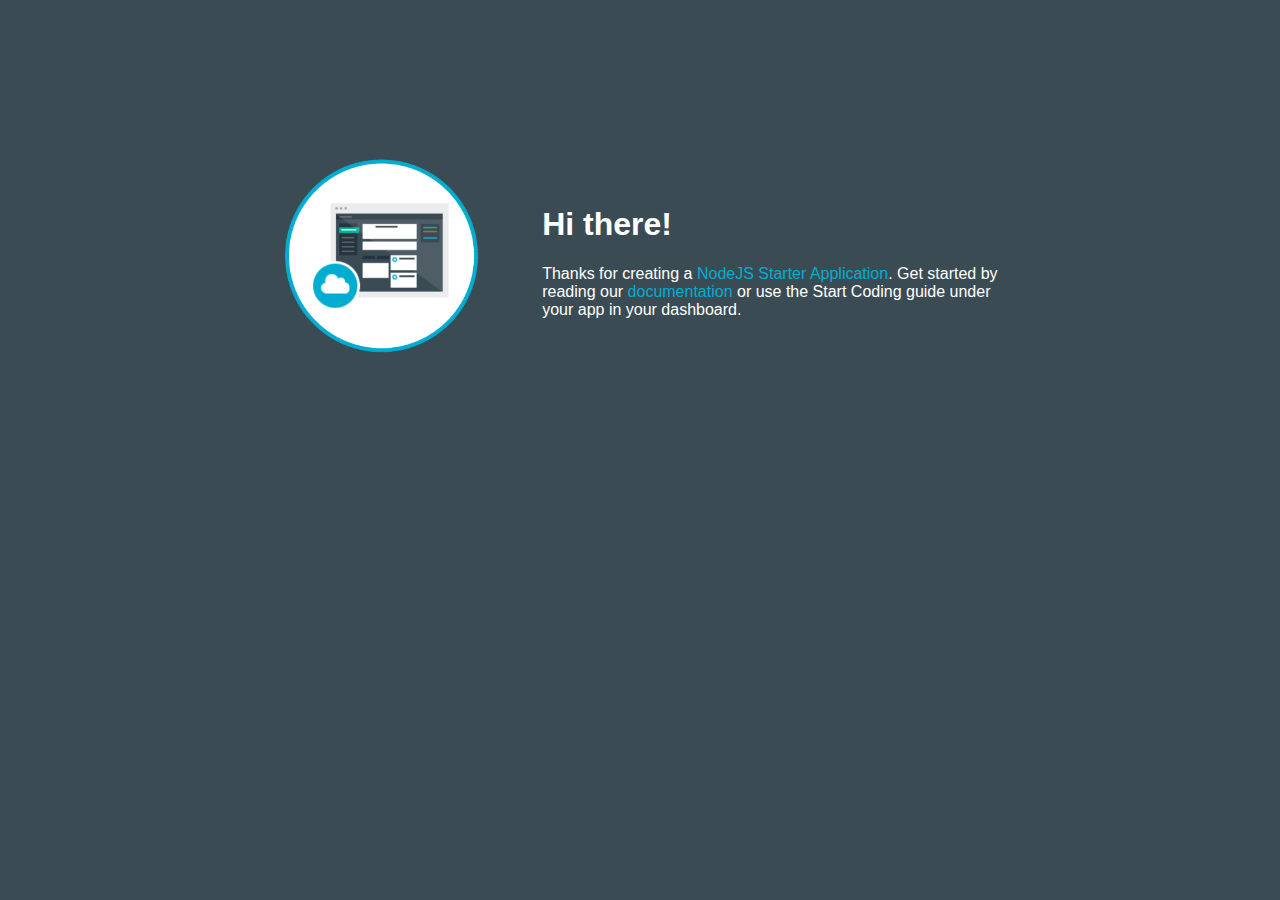
==== public/index.html @ b82409e8 "Add starter application package" ====
<!DOCTYPE html>
<html>

  <head>
    <title>NodeJS Starter Application</title>
    <meta charset="utf-8">
    <meta http-equiv="X-UA-Compatible" content="IE=edge">
    <meta name="viewport" content="width=device-width, initial-scale=1">
    <link rel="stylesheet" href="stylesheets/style.css">
  </head>

  <body>
    <table>
      <tr>
        <td style= "width:30%;">
          <img class = "newappIcon" src="images/newapp-icon.png">
        <td>
            <h1>Hi there!</h1>
          <p>Thanks for creating a
            <span class = "blue">NodeJS Starter Application</span>.
            Get started by reading our
            <a href = "https://www.ng.bluemix.net/docs/#runtimes/nodejs/index.html">documentation</a>
            or use the Start Coding guide under your app in your dashboard.
    </table>
  </body>

</html>
---- public/stylesheets/style.css ----
/* style.css
 * This file provides css styles.
 */

body,html {
	background-color: #3b4b54; width : 100%;
	height: 100%;
	margin: 0 auto;
	font-family: "HelveticaNeue-Light", "Helvetica Neue Light", "Helvetica Neue", Helvetica, Arial, "Lucida Grande", sans-serif;
	color: #ffffff;
}

a {
	text-decoration: none;
	color: #00aed1;
}

a:hover {
	text-decoration: underline;
}

.newappIcon {
	padding-top: 10%;
	display: block;
	margin: 0 auto;
	padding-bottom: 2em;
	max-width:200px;
}

h1 {
	font-weight: bold;
	font-size: 2em;
}

.leftHalf {
	float: left;
	background-color: #26343f;
	width: 45%;
	height: 100%;
}

.rightHalf {
	float: right;
	width: 55%;
	background-color: #313f4a;
	height: 100%;
	overflow:auto;
}

.blue {
	color: #00aed1;
}


table {
	table-layout: fixed;
	width: 800px;
	margin: 0 auto;
	word-wrap: break-word;
	padding-top:10%;
}

th {
	border-bottom: 1px solid #000;
}

th, td {
	text-align: left;
	padding: 2px 20px;
}

.env-var {
	text-align: right;
	border-right: 1px solid #000;
	width: 30%;
}

pre {
	padding: 0;
	margin: 0;
}
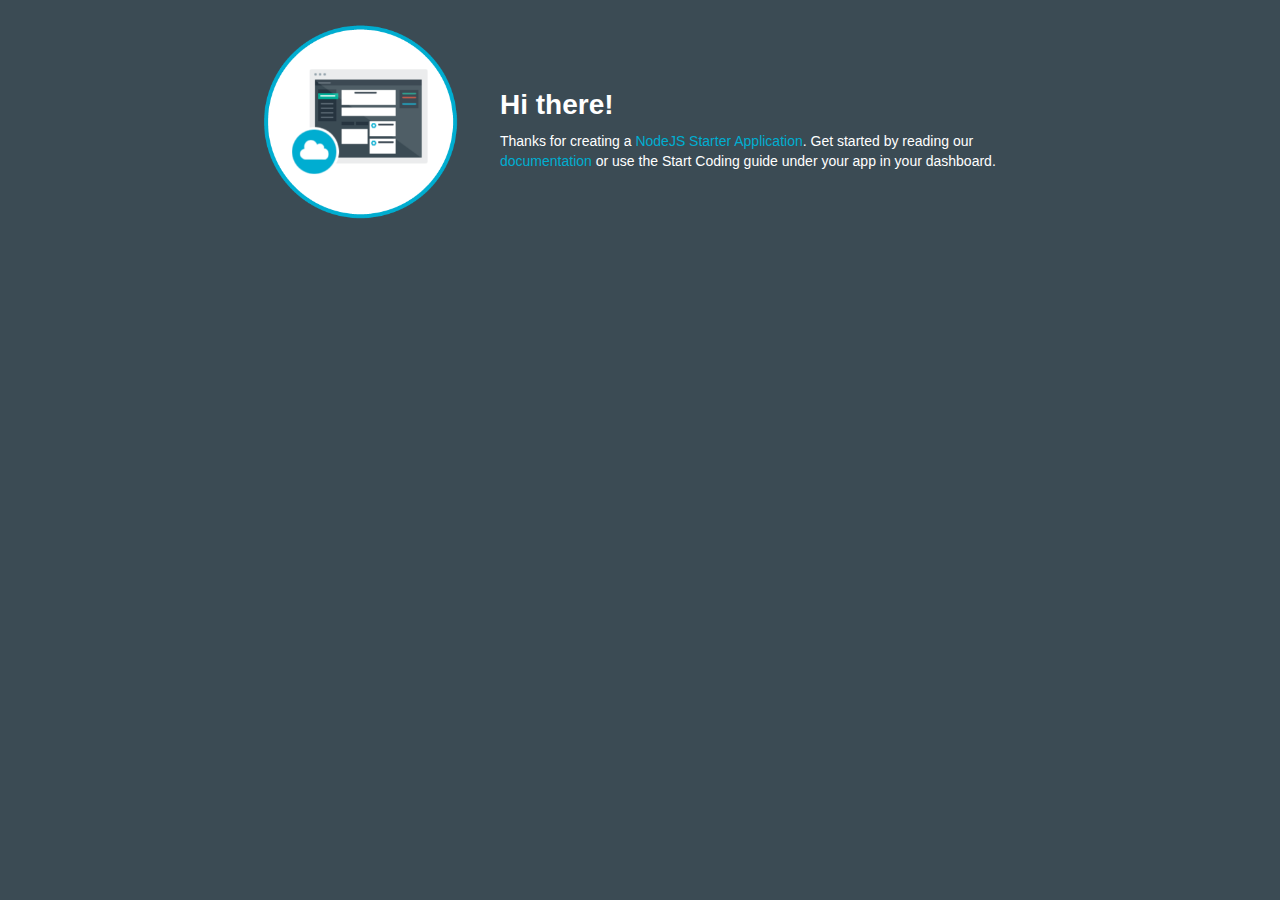
==== commit fab13183: "[ADD] App running and loading the  resources required to implement the frontend" ====
--- a/public/index.html
+++ b/public/index.html
@@ -6,7 +6,9 @@
     <meta charset="utf-8">
     <meta http-equiv="X-UA-Compatible" content="IE=edge">
     <meta name="viewport" content="width=device-width, initial-scale=1">
-    <link rel="stylesheet" href="stylesheets/style.css">
+    <link rel="stylesheet" href="css/bootstrap.min.css">
+    <link rel="stylesheet" href="css/style.css">
+    
   </head>
 
   <body>
@@ -22,6 +24,10 @@
             <a href = "https://www.ng.bluemix.net/docs/#runtimes/nodejs/index.html">documentation</a>
             or use the Start Coding guide under your app in your dashboard.
     </table>
+    <script src="js/d3.v3.min.js"></script>
+    <script src="js/jquery-1.11.2.min.js"></script>
+    <script src="js/bootstrap.min.js"></script>
+    <script src="js/main.js"></script>
   </body>
 
 </html>
--- a/public/css/style.css
+++ b/public/css/style.css
@@ -0,0 +1,82 @@
+/* style.css
+ * This file provides css styles.
+ */
+
+body,html {
+	background-color: #3b4b54 !important; width : 100%;
+	height: 100%;
+	margin: 0 auto;
+	font-family: "HelveticaNeue-Light", "Helvetica Neue Light", "Helvetica Neue", Helvetica, Arial, "Lucida Grande", sans-serif;
+	color: #ffffff;
+}
+
+a {
+	text-decoration: none;
+	color: #00aed1;
+}
+
+a:hover {
+	text-decoration: underline;
+}
+
+.newappIcon {
+	padding-top: 10%;
+	display: block;
+	margin: 0 auto;
+	padding-bottom: 2em;
+	max-width:200px;
+}
+
+h1 {
+	font-weight: bold;
+	font-size: 2em;
+}
+
+.leftHalf {
+	float: left;
+	background-color: #26343f;
+	width: 45%;
+	height: 100%;
+}
+
+.rightHalf {
+	float: right;
+	width: 55%;
+	background-color: #313f4a;
+	height: 100%;
+	overflow:auto;
+}
+
+.blue {
+	color: #00aed1;
+}
+
+
+table {
+	table-layout: fixed;
+	width: 800px;
+	margin: 0 auto;
+	word-wrap: break-word;
+	padding-top:10%;
+}
+
+th {
+	border-bottom: 1px solid #000;
+}
+
+th, td {
+	text-align: left;
+	padding: 2px 20px;
+}
+
+.env-var {
+	text-align: right;
+	border-right: 1px solid #000;
+	width: 30%;
+}
+
+pre {
+	padding: 0;
+	margin: 0;
+}
+
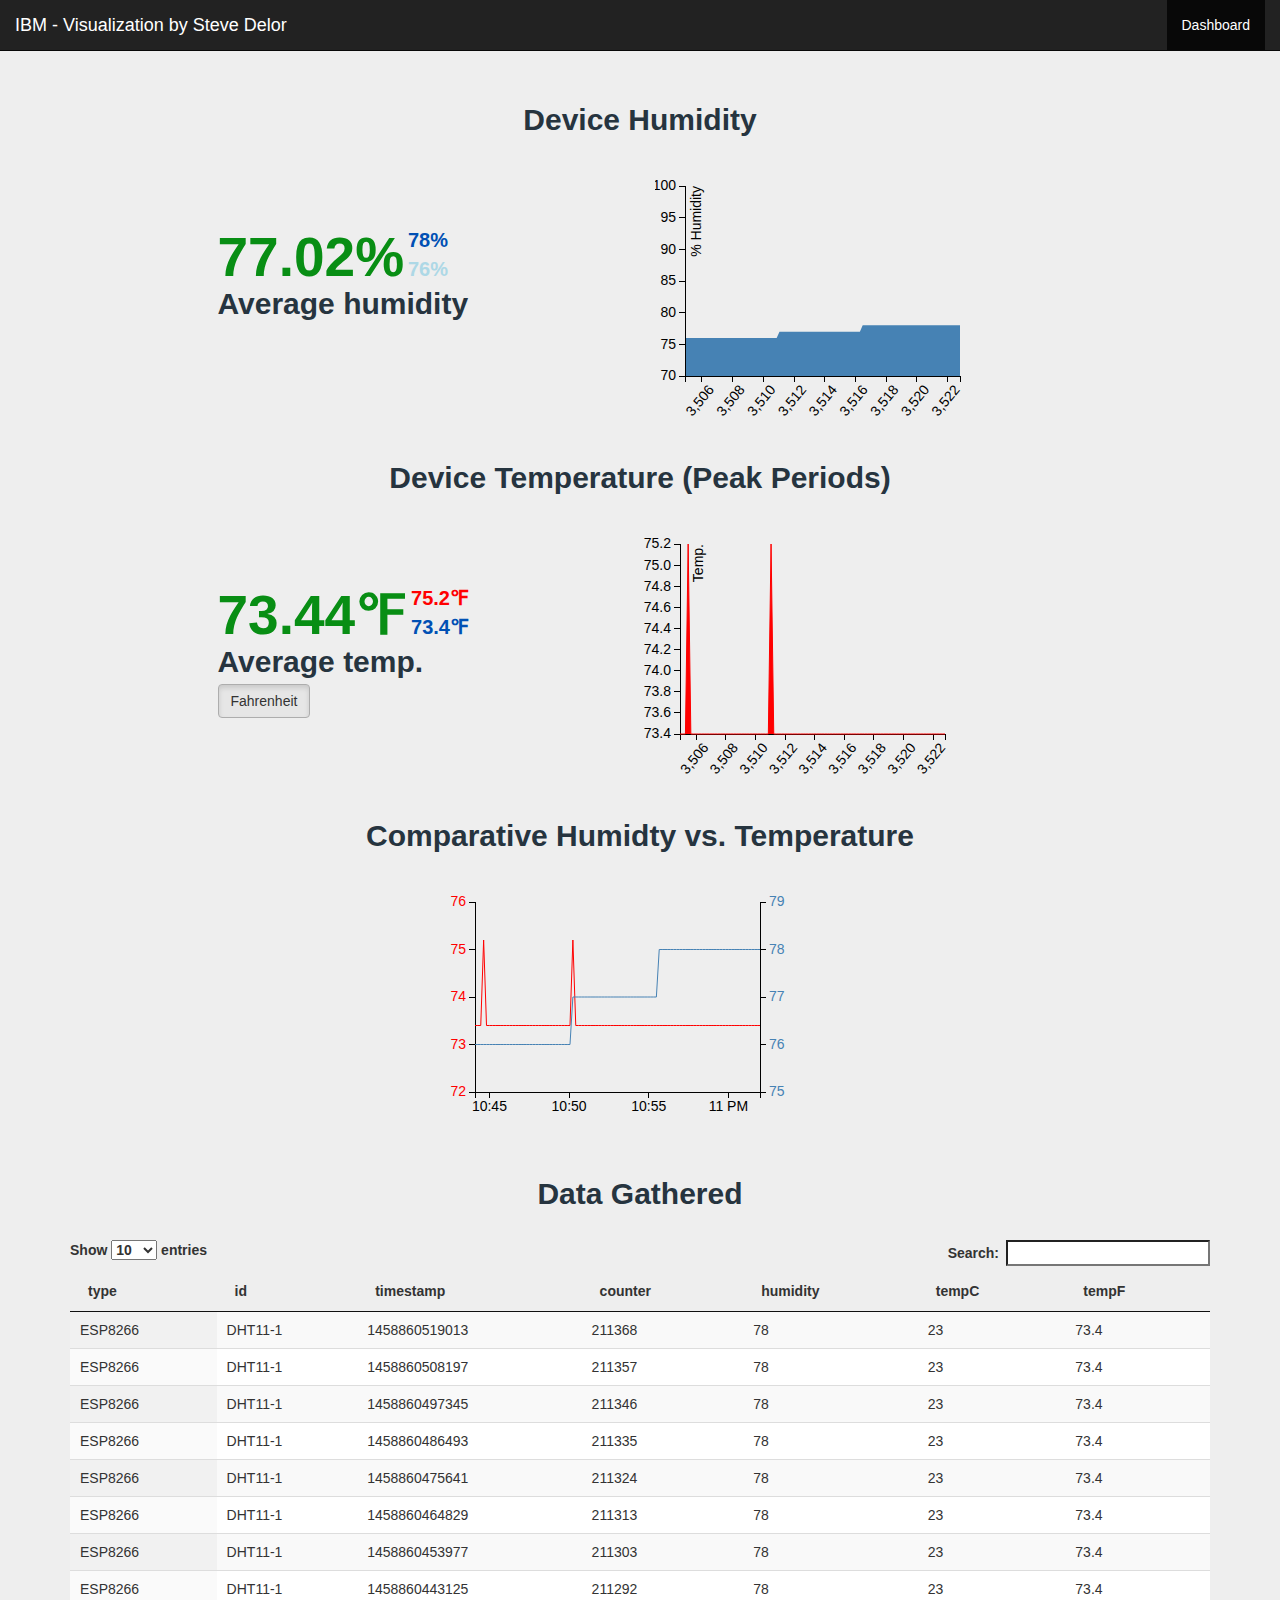
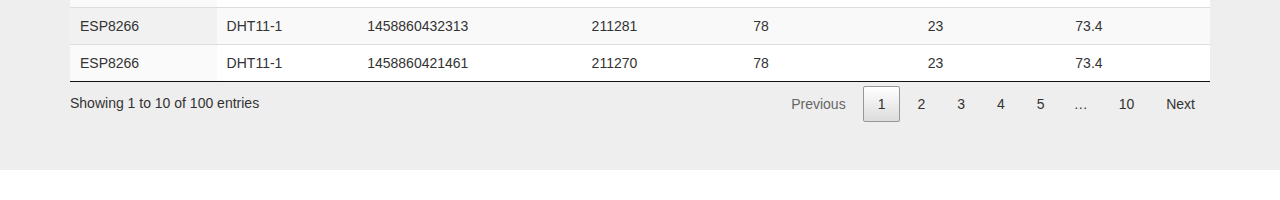
==== commit 869b997b: "Commit of everything: - dashboard full implementation - server conf - distribution" ====
--- a/public/index.html
+++ b/public/index.html
@@ -1,33 +1,150 @@
+
 <!DOCTYPE html>
 <html>
 
   <head>
-    <title>NodeJS Starter Application</title>
+    <title>IBM - Visualization by Steve Delor</title>
     <meta charset="utf-8">
     <meta http-equiv="X-UA-Compatible" content="IE=edge">
     <meta name="viewport" content="width=device-width, initial-scale=1">
+    <link rel="stylesheet" href="css/dataTables.responsive.css">
+    
     <link rel="stylesheet" href="css/bootstrap.min.css">
+    <link rel="stylesheet" href="css/datatables.min.css">
     <link rel="stylesheet" href="css/style.css">
+    <!-- <link rel="stylesheet" href="css/customTable.css"> -->
     
+    
+    <style>
+    .axis path,
+  	.axis line {
+    		fill: none;
+    		stroke: #000;
+    		shape-rendering: crispEdges;
+  	}
+
+  	.area {
+    		fill: steelblue;
+  	}
+
+
+    </style>
   </head>
 
   <body>
-    <table>
-      <tr>
-        <td style= "width:30%;">
-          <img class = "newappIcon" src="images/newapp-icon.png">
-        <td>
-            <h1>Hi there!</h1>
-          <p>Thanks for creating a
-            <span class = "blue">NodeJS Starter Application</span>.
-            Get started by reading our
-            <a href = "https://www.ng.bluemix.net/docs/#runtimes/nodejs/index.html">documentation</a>
-            or use the Start Coding guide under your app in your dashboard.
-    </table>
-    <script src="js/d3.v3.min.js"></script>
-    <script src="js/jquery-1.11.2.min.js"></script>
-    <script src="js/bootstrap.min.js"></script>
-    <script src="js/main.js"></script>
-  </body>
+  
+  	<nav class="navbar navbar-inverse navbar-fixed-top" role="navigation">
+  		<div class="container-fluid">
+		  	<div class="navbar-header">
+		      <button type="button" class="navbar-toggle collapsed" data-toggle="collapse" data-target="#bs-example-navbar-collapse-1" aria-expanded="false">
+		        <span class="sr-only">Toggle navigation</span>
+		        <span class="icon-bar"></span>
+		        <span class="icon-bar"></span>
+		        <span class="icon-bar"></span>
+		      </button>
+		      <a class="navbar-brand" href="#">IBM - Visualization by Steve Delor</a>
+		    </div>
+		    <!-- collapse for mobile responsiveness -->
+		    <div class="collapse navbar-collapse navbar-right" id="bs-example-navbar-collapse-1">
+		      <ul class="nav navbar-nav">
+		        <li class="active"><a href="#">Dashboard<span class="sr-only">(current)</span></a></li>
 
+		      </ul>
+		    </div><!-- /collapse -->
+		</div><!-- /container-fluid -->
+	</nav>
+
+
+
+
+
+  
+  <div class="spacer"></div>
+
+
+  	
+  <div class="jumbotron">
+  	<div class="container">
+      <h2>Device Humidity</h2>
+      <br>
+  	  <div class="row">
+  		 <!-- device avergage humidity -->
+	  		<div class="insights col-xs-12 col-md-6">
+
+	  			<div id="humidity" class="wrapper">
+                <div class="avg"></div>
+                <div class="extent">
+                  <div style="color:#0050b4" class="highest">78.9%</div>
+                  <div style="color:lightblue" class="lowest">74.1%</div>
+                </div>
+                <br>
+                <span class="title">Average humidity</span>
+  	  		</div>
+        </div>
+
+        <div class="graph col-xs-12 col-md-6">
+          <svg id="chart_humidity"></svg>
+        </div>
+
+  	  </div>
+      <br>
+      <h2>Device Temperature (Peak Periods)</h2>
+      <br>
+	  	<div class="row">	  		
+		  	<!-- device avergage temperature -->  		
+  			<div class="insights col-xs-12 col-md-6">
+          <div id="temperature" class="wrapper">
+                <div class="avg avgTemp"></div>
+                <div class="extent">
+                  <div class="highest highestTemp"></div>
+                  <div class="lowest lowestTemp"></div>
+                </div>
+                <br>
+                <span class="title">Average temp.</span>
+                <br>
+            <div class="btn-group" data-toggle="buttons">
+            <label class="btn btn-default active">
+              <input type="radio" name="options" id="option1" autocomplete="off" checked>Fahrenheit
+            </label>
+            <!-- <label class="btn btn-default">
+              <input type="radio" name="options" id="option2" autocomplete="off">Celsius
+            </label> -->
+          </div>      
+          </div>
+        </div>
+        <svg class="canvas" id="chart_temperature" class="col-xs-12 col-md-6"></svg>
+	  	</div>
+ 	    <br>
+      <h2>Comparative Humidty vs. Temperature</h2>
+      <br>
+      <div class="row">  
+        <div class="col-md-4"></div>
+        <div class="insights col-xs-12 col-md-4" style="padding-left: 0px;">
+          <svg class="canvas" id="chart_comparative" class="col-xs-12 col-md-6"></svg>
+        </div>
+        <div class="col-md-4"></div>
+      </div>
+      <br>
+      <h2>Data Gathered</h2>
+      <br>
+      <div class="row">
+          <div class="insight col-xs-12">
+            <table width="100%" cellpadding="0" cellspacing="0" border="0" class="display" id="dataTable"></table>
+          </div>
+      </div>
+	 </div>
+  </div> <!-- /jumbotron -->
+  	
+  	
+  <!-- MY JS SCRIPTS -->
+  <script src="js/d3.v3.min.js"></script>
+  <script src="js/jquery-1.11.2.min.js"></script>
+  <script src="js/bootstrap.min.js"></script>
+  <script src="js/jquery.dataTables.min.js"></script>
+  <script src="js/dataTables.responsive.js"></script>
+  <script src="js/main.js"></script>
+  
+
+
+</body>
 </html>
--- a/public/css/dataTables.responsive.css
+++ b/public/css/dataTables.responsive.css
@@ -0,0 +1,89 @@
+table.dataTable.dtr-inline.collapsed tbody td:first-child,
+table.dataTable.dtr-inline.collapsed tbody th:first-child {
+  position: relative;
+  padding-left: 30px;
+  cursor: pointer;
+}
+table.dataTable.dtr-inline.collapsed tbody td:first-child:before,
+table.dataTable.dtr-inline.collapsed tbody th:first-child:before {
+  top: 8px;
+  left: 4px;
+  height: 16px;
+  width: 16px;
+  display: block;
+  position: absolute;
+  color: white;
+  border: 2px solid white;
+  border-radius: 16px;
+  text-align: center;
+  line-height: 14px;
+  box-shadow: 0 0 3px #444;
+  box-sizing: content-box;
+  content: '+';
+  background-color: #31b131;
+}
+table.dataTable.dtr-inline.collapsed tbody tr.parent td:first-child:before,
+table.dataTable.dtr-inline.collapsed tbody tr.parent th:first-child:before {
+  content: '-';
+  background-color: #d33333;
+}
+table.dataTable.dtr-inline.collapsed tbody tr.child td:before {
+  display: none;
+}
+table.dataTable.dtr-column tbody td.control,
+table.dataTable.dtr-column tbody th.control {
+  position: relative;
+  cursor: pointer;
+}
+table.dataTable.dtr-column tbody td.control:before,
+table.dataTable.dtr-column tbody th.control:before {
+  top: 50%;
+  left: 50%;
+  height: 16px;
+  width: 16px;
+  margin-top: -10px;
+  margin-left: -10px;
+  display: block;
+  position: absolute;
+  color: white;
+  border: 2px solid white;
+  border-radius: 16px;
+  text-align: center;
+  line-height: 14px;
+  box-shadow: 0 0 3px #444;
+  box-sizing: content-box;
+  content: '+';
+  background-color: #31b131;
+}
+table.dataTable.dtr-column tbody tr.parent td.control:before,
+table.dataTable.dtr-column tbody tr.parent th.control:before {
+  content: '-';
+  background-color: #d33333;
+}
+table.dataTable tr.child {
+  padding: 0.5em 1em;
+}
+table.dataTable tr.child:hover {
+  background: transparent !important;
+}
+table.dataTable tr.child ul {
+  display: inline-block;
+  list-style-type: none;
+  margin: 0;
+  padding: 0;
+}
+table.dataTable tr.child ul li {
+  border-bottom: 1px solid #efefef;
+  padding: 0.5em 0;
+}
+table.dataTable tr.child ul li:first-child {
+  padding-top: 0;
+}
+table.dataTable tr.child ul li:last-child {
+  border-bottom: none;
+}
+table.dataTable tr.child span.dtr-title {
+  display: inline-block;
+  min-width: 75px;
+  font-weight: bold;
+}
--- a/public/css/style.css
+++ b/public/css/style.css
@@ -2,13 +2,7 @@
  * This file provides css styles.
  */
 
-body,html {
-	background-color: #3b4b54 !important; width : 100%;
-	height: 100%;
-	margin: 0 auto;
-	font-family: "HelveticaNeue-Light", "Helvetica Neue Light", "Helvetica Neue", Helvetica, Arial, "Lucida Grande", sans-serif;
-	color: #ffffff;
-}
+
 
 a {
 	text-decoration: none;
@@ -27,6 +21,11 @@
 	max-width:200px;
 }
 
+.spacer{
+	height: 35px; 
+	clear: both;
+}
+
 h1 {
 	font-weight: bold;
 	font-size: 2em;
@@ -39,44 +38,91 @@
 	height: 100%;
 }
 
-.rightHalf {
-	float: right;
-	width: 55%;
-	background-color: #313f4a;
-	height: 100%;
-	overflow:auto;
-}
-
-.blue {
-	color: #00aed1;
+h2{ 
+	color: #26343f;
+	text-align: center;
+	font-weight: bold;
 }
 
 
-table {
-	table-layout: fixed;
-	width: 800px;
-	margin: 0 auto;
-	word-wrap: break-word;
-	padding-top:10%;
+
+
+/****************************
+ ***************************/
+
+
+
+.highlight{
+	color: #a1a1a1;
+	font-size: 2em;
+	text-align:center;	
 }
 
-th {
-	border-bottom: 1px solid #000;
+.valF{
+	display:none;
 }
 
-th, td {
-	text-align: left;
-	padding: 2px 20px;
+.chart{
+	background-color: #f6f6f6;
+	border: 1px solid #000;
 }
 
-.env-var {
-	text-align: right;
-	border-right: 1px solid #000;
-	width: 30%;
+.chart rect {
+  fill: steelblue;
 }
 
-pre {
-	padding: 0;
-	margin: 0;
+.chart text {
+  fill: black;
+  font: 10px sans-serif;
+  text-anchor: end;
 }
 
+ul.description{
+	border: 1px solid black;
+	border-radius: 6px;
+	padding: 10px;
+}
+
+ul.description li{
+	margin-left: 20px;
+}
+
+
+
+/*
+** Insights
+*/
+
+.wrapper{
+	margin: auto;
+	width: 260px;
+	padding: 60px 0 ;
+}
+
+.avg {
+	color: #088e14;
+	font-size: 55px;
+	font-weight: bold;
+	display: inline-block;
+	line-height: 40px;
+
+}
+.extent{
+	display: inline-block;
+}
+
+.highest, .lowest {
+	color: #ff0000;
+	font-size: 20px;
+	font-weight: bold;
+}
+.lowest{color: #0050b4}
+
+.insights .title{
+	font-size: 30px;
+	color: #26343f;
+	font-weight: bolder;
+	margin-top: -20px;
+}
+
+
--- a/public/css/customTable.css
+++ b/public/css/customTable.css
@@ -0,0 +1,360 @@
+/*
+ * Table styles
+ */
+table.dataTable {
+  width: 100%;
+  margin: 0 auto;
+  clear: both;
+  border-collapse: separate;
+  border-spacing: 0;
+  /*
+   * Header and footer styles
+   */
+  /*
+   * Body styles
+   */ }
+  table.dataTable thead th,
+  table.dataTable tfoot th {
+    font-weight: bold; }
+  table.dataTable thead th,
+  table.dataTable thead td {
+    padding: 10px 18px;
+    border-bottom: 1px solid #111111; }
+    table.dataTable thead th:active,
+    table.dataTable thead td:active {
+      outline: none; }
+  table.dataTable tfoot th,
+  table.dataTable tfoot td {
+    padding: 10px 18px 6px 18px;
+    border-top: 1px solid #111111; }
+  table.dataTable thead .sorting,
+  table.dataTable thead .sorting_asc,
+  table.dataTable thead .sorting_desc {
+    cursor: pointer;
+    *cursor: hand; }
+  table.dataTable thead .sorting,
+  table.dataTable thead .sorting_asc,
+  table.dataTable thead .sorting_desc,
+  table.dataTable thead .sorting_asc_disabled,
+  table.dataTable thead .sorting_desc_disabled {
+    background-repeat: no-repeat;
+    background-position: center right; }
+  table.dataTable thead .sorting {
+    background-image: url("../images/sort_both.png"); }
+  table.dataTable thead .sorting_asc {
+    background-image: url("../images/sort_asc.png"); }
+  table.dataTable thead .sorting_desc {
+    background-image: url("../images/sort_desc.png"); }
+  table.dataTable thead .sorting_asc_disabled {
+    background-image: url("../images/sort_asc_disabled.png"); }
+  table.dataTable thead .sorting_desc_disabled {
+    background-image: url("../images/sort_desc_disabled.png"); }
+  table.dataTable tbody tr {
+    background-color: white; }
+    table.dataTable tbody tr.selected {
+      background-color: #b0bed9; }
+  table.dataTable tbody th,
+  table.dataTable tbody td {
+    padding: 8px 10px; }
+  table.dataTable.row-border tbody th, table.dataTable.row-border tbody td, table.dataTable.display tbody th, table.dataTable.display tbody td {
+    border-top: 1px solid #dddddd; }
+  table.dataTable.row-border tbody tr:first-child th,
+  table.dataTable.row-border tbody tr:first-child td, table.dataTable.display tbody tr:first-child th,
+  table.dataTable.display tbody tr:first-child td {
+    border-top: none; }
+  table.dataTable.cell-border tbody th, table.dataTable.cell-border tbody td {
+    border-top: 1px solid #dddddd;
+    border-right: 1px solid #dddddd; }
+  table.dataTable.cell-border tbody tr th:first-child,
+  table.dataTable.cell-border tbody tr td:first-child {
+    border-left: 1px solid #dddddd; }
+  table.dataTable.cell-border tbody tr:first-child th,
+  table.dataTable.cell-border tbody tr:first-child td {
+    border-top: none; }
+  table.dataTable.stripe tbody tr.odd, table.dataTable.display tbody tr.odd {
+    background-color: #f9f9f9; }
+    table.dataTable.stripe tbody tr.odd.selected, table.dataTable.display tbody tr.odd.selected {
+      background-color: #abb9d3; }
+  table.dataTable.hover tbody tr:hover, table.dataTable.display tbody tr:hover {
+    background-color: whitesmoke; }
+    table.dataTable.hover tbody tr:hover.selected, table.dataTable.display tbody tr:hover.selected {
+      background-color: #a9b7d1; }
+  table.dataTable.order-column tbody tr > .sorting_1,
+  table.dataTable.order-column tbody tr > .sorting_2,
+  table.dataTable.order-column tbody tr > .sorting_3, table.dataTable.display tbody tr > .sorting_1,
+  table.dataTable.display tbody tr > .sorting_2,
+  table.dataTable.display tbody tr > .sorting_3 {
+    background-color: #f9f9f9; }
+  table.dataTable.order-column tbody tr.selected > .sorting_1,
+  table.dataTable.order-column tbody tr.selected > .sorting_2,
+  table.dataTable.order-column tbody tr.selected > .sorting_3, table.dataTable.display tbody tr.selected > .sorting_1,
+  table.dataTable.display tbody tr.selected > .sorting_2,
+  table.dataTable.display tbody tr.selected > .sorting_3 {
+    background-color: #acbad4; }
+  table.dataTable.display tbody tr.odd > .sorting_1, table.dataTable.order-column.stripe tbody tr.odd > .sorting_1 {
+    background-color: #f1f1f1; }
+  table.dataTable.display tbody tr.odd > .sorting_2, table.dataTable.order-column.stripe tbody tr.odd > .sorting_2 {
+    background-color: #f3f3f3; }
+  table.dataTable.display tbody tr.odd > .sorting_3, table.dataTable.order-column.stripe tbody tr.odd > .sorting_3 {
+    background-color: whitesmoke; }
+  table.dataTable.display tbody tr.odd.selected > .sorting_1, table.dataTable.order-column.stripe tbody tr.odd.selected > .sorting_1 {
+    background-color: #a6b3cd; }
+  table.dataTable.display tbody tr.odd.selected > .sorting_2, table.dataTable.order-column.stripe tbody tr.odd.selected > .sorting_2 {
+    background-color: #a7b5ce; }
+  table.dataTable.display tbody tr.odd.selected > .sorting_3, table.dataTable.order-column.stripe tbody tr.odd.selected > .sorting_3 {
+    background-color: #a9b6d0; }
+  table.dataTable.display tbody tr.even > .sorting_1, table.dataTable.order-column.stripe tbody tr.even > .sorting_1 {
+    background-color: #f9f9f9; }
+  table.dataTable.display tbody tr.even > .sorting_2, table.dataTable.order-column.stripe tbody tr.even > .sorting_2 {
+    background-color: #fbfbfb; }
+  table.dataTable.display tbody tr.even > .sorting_3, table.dataTable.order-column.stripe tbody tr.even > .sorting_3 {
+    background-color: #fdfdfd; }
+  table.dataTable.display tbody tr.even.selected > .sorting_1, table.dataTable.order-column.stripe tbody tr.even.selected > .sorting_1 {
+    background-color: #acbad4; }
+  table.dataTable.display tbody tr.even.selected > .sorting_2, table.dataTable.order-column.stripe tbody tr.even.selected > .sorting_2 {
+    background-color: #adbbd6; }
+  table.dataTable.display tbody tr.even.selected > .sorting_3, table.dataTable.order-column.stripe tbody tr.even.selected > .sorting_3 {
+    background-color: #afbdd8; }
+  table.dataTable.display tbody tr:hover > .sorting_1, table.dataTable.order-column.hover tbody tr:hover > .sorting_1 {
+    background-color: #eaeaea; }
+  table.dataTable.display tbody tr:hover > .sorting_2, table.dataTable.order-column.hover tbody tr:hover > .sorting_2 {
+    background-color: #ebebeb; }
+  table.dataTable.display tbody tr:hover > .sorting_3, table.dataTable.order-column.hover tbody tr:hover > .sorting_3 {
+    background-color: #eeeeee; }
+  table.dataTable.display tbody tr:hover.selected > .sorting_1, table.dataTable.order-column.hover tbody tr:hover.selected > .sorting_1 {
+    background-color: #a1aec7; }
+  table.dataTable.display tbody tr:hover.selected > .sorting_2, table.dataTable.order-column.hover tbody tr:hover.selected > .sorting_2 {
+    background-color: #a2afc8; }
+  table.dataTable.display tbody tr:hover.selected > .sorting_3, table.dataTable.order-column.hover tbody tr:hover.selected > .sorting_3 {
+    background-color: #a4b2cb; }
+  table.dataTable.no-footer {
+    border-bottom: 1px solid #111111; }
+  table.dataTable.nowrap th, table.dataTable.nowrap td {
+    white-space: nowrap; }
+  table.dataTable.compact thead th,
+  table.dataTable.compact thead td {
+    padding: 4px 17px 4px 4px; }
+  table.dataTable.compact tfoot th,
+  table.dataTable.compact tfoot td {
+    padding: 4px; }
+  table.dataTable.compact tbody th,
+  table.dataTable.compact tbody td {
+    padding: 4px; }
+  table.dataTable th.dt-left,
+  table.dataTable td.dt-left {
+    text-align: left; }
+  table.dataTable th.dt-center,
+  table.dataTable td.dt-center,
+  table.dataTable td.dataTables_empty {
+    text-align: center; }
+  table.dataTable th.dt-right,
+  table.dataTable td.dt-right {
+    text-align: right; }
+  table.dataTable th.dt-justify,
+  table.dataTable td.dt-justify {
+    text-align: justify; }
+  table.dataTable th.dt-nowrap,
+  table.dataTable td.dt-nowrap {
+    white-space: nowrap; }
+  table.dataTable thead th.dt-head-left,
+  table.dataTable thead td.dt-head-left,
+  table.dataTable tfoot th.dt-head-left,
+  table.dataTable tfoot td.dt-head-left {
+    text-align: left; }
+  table.dataTable thead th.dt-head-center,
+  table.dataTable thead td.dt-head-center,
+  table.dataTable tfoot th.dt-head-center,
+  table.dataTable tfoot td.dt-head-center {
+    text-align: center; }
+  table.dataTable thead th.dt-head-right,
+  table.dataTable thead td.dt-head-right,
+  table.dataTable tfoot th.dt-head-right,
+  table.dataTable tfoot td.dt-head-right {
+    text-align: right; }
+  table.dataTable thead th.dt-head-justify,
+  table.dataTable thead td.dt-head-justify,
+  table.dataTable tfoot th.dt-head-justify,
+  table.dataTable tfoot td.dt-head-justify {
+    text-align: justify; }
+  table.dataTable thead th.dt-head-nowrap,
+  table.dataTable thead td.dt-head-nowrap,
+  table.dataTable tfoot th.dt-head-nowrap,
+  table.dataTable tfoot td.dt-head-nowrap {
+    white-space: nowrap; }
+  table.dataTable tbody th.dt-body-left,
+  table.dataTable tbody td.dt-body-left {
+    text-align: left; }
+  table.dataTable tbody th.dt-body-center,
+  table.dataTable tbody td.dt-body-center {
+    text-align: center; }
+  table.dataTable tbody th.dt-body-right,
+  table.dataTable tbody td.dt-body-right {
+    text-align: right; }
+  table.dataTable tbody th.dt-body-justify,
+  table.dataTable tbody td.dt-body-justify {
+    text-align: justify; }
+  table.dataTable tbody th.dt-body-nowrap,
+  table.dataTable tbody td.dt-body-nowrap {
+    white-space: nowrap; }
+ 
+table.dataTable,
+table.dataTable th,
+table.dataTable td {
+  -webkit-box-sizing: content-box;
+  box-sizing: content-box; }
+ 
+/*
+ * Control feature layout
+ */
+.dataTables_wrapper {
+  position: relative;
+  clear: both;
+  *zoom: 1;
+  zoom: 1; }
+  .dataTables_wrapper .dataTables_length {
+    float: left; }
+  .dataTables_wrapper .dataTables_filter {
+    float: right;
+    text-align: right; }
+    .dataTables_wrapper .dataTables_filter input {
+      margin-left: 0.5em; }
+  .dataTables_wrapper .dataTables_info {
+    clear: both;
+    float: left;
+    padding-top: 0.755em; }
+  .dataTables_wrapper .dataTables_paginate {
+    float: right;
+    text-align: right;
+    padding-top: 0.25em; }
+    .dataTables_wrapper .dataTables_paginate .paginate_button {
+      box-sizing: border-box;
+      display: inline-block;
+      min-width: 1.5em;
+      padding: 0.5em 1em;
+      margin-left: 2px;
+      text-align: center;
+      text-decoration: none !important;
+      cursor: pointer;
+      *cursor: hand;
+      color: #333333 !important;
+      border: 1px solid transparent;
+      border-radius: 2px; }
+      .dataTables_wrapper .dataTables_paginate .paginate_button.current, .dataTables_wrapper .dataTables_paginate .paginate_button.current:hover {
+        color: #333333 !important;
+        border: 1px solid #979797;
+        background-color: white;
+        background: -webkit-gradient(linear, left top, left bottom, color-stop(0%, white), color-stop(100%, gainsboro));
+        /* Chrome,Safari4+ */
+        background: -webkit-linear-gradient(top, white 0%, gainsboro 100%);
+        /* Chrome10+,Safari5.1+ */
+        background: -moz-linear-gradient(top, white 0%, gainsboro 100%);
+        /* FF3.6+ */
+        background: -ms-linear-gradient(top, white 0%, gainsboro 100%);
+        /* IE10+ */
+        background: -o-linear-gradient(top, white 0%, gainsboro 100%);
+        /* Opera 11.10+ */
+        background: linear-gradient(to bottom, white 0%, gainsboro 100%);
+        /* W3C */ }
+      .dataTables_wrapper .dataTables_paginate .paginate_button.disabled, .dataTables_wrapper .dataTables_paginate .paginate_button.disabled:hover, .dataTables_wrapper .dataTables_paginate .paginate_button.disabled:active {
+        cursor: default;
+        color: #666 !important;
+        border: 1px solid transparent;
+        background: transparent;
+        box-shadow: none; }
+      .dataTables_wrapper .dataTables_paginate .paginate_button:hover {
+        color: white !important;
+        border: 1px solid #111111;
+        background-color: #585858;
+        background: -webkit-gradient(linear, left top, left bottom, color-stop(0%, #585858), color-stop(100%, #111111));
+        /* Chrome,Safari4+ */
+        background: -webkit-linear-gradient(top, #585858 0%, #111111 100%);
+        /* Chrome10+,Safari5.1+ */
+        background: -moz-linear-gradient(top, #585858 0%, #111111 100%);
+        /* FF3.6+ */
+        background: -ms-linear-gradient(top, #585858 0%, #111111 100%);
+        /* IE10+ */
+        background: -o-linear-gradient(top, #585858 0%, #111111 100%);
+        /* Opera 11.10+ */
+        background: linear-gradient(to bottom, #585858 0%, #111111 100%);
+        /* W3C */ }
+      .dataTables_wrapper .dataTables_paginate .paginate_button:active {
+        outline: none;
+        background-color: #2b2b2b;
+        background: -webkit-gradient(linear, left top, left bottom, color-stop(0%, #2b2b2b), color-stop(100%, #0c0c0c));
+        /* Chrome,Safari4+ */
+        background: -webkit-linear-gradient(top, #2b2b2b 0%, #0c0c0c 100%);
+        /* Chrome10+,Safari5.1+ */
+        background: -moz-linear-gradient(top, #2b2b2b 0%, #0c0c0c 100%);
+        /* FF3.6+ */
+        background: -ms-linear-gradient(top, #2b2b2b 0%, #0c0c0c 100%);
+        /* IE10+ */
+        background: -o-linear-gradient(top, #2b2b2b 0%, #0c0c0c 100%);
+        /* Opera 11.10+ */
+        background: linear-gradient(to bottom, #2b2b2b 0%, #0c0c0c 100%);
+        /* W3C */
+        box-shadow: inset 0 0 3px #111; }
+    .dataTables_wrapper .dataTables_paginate .ellipsis {
+      padding: 0 1em; }
+  .dataTables_wrapper .dataTables_processing {
+    position: absolute;
+    top: 50%;
+    left: 50%;
+    width: 100%;
+    height: 40px;
+    margin-left: -50%;
+    margin-top: -25px;
+    padding-top: 20px;
+    text-align: center;
+    font-size: 1.2em;
+    background-color: white;
+    background: -webkit-gradient(linear, left top, right top, color-stop(0%, rgba(255, 255, 255, 0)), color-stop(25%, rgba(255, 255, 255, 0.9)), color-stop(75%, rgba(255, 255, 255, 0.9)), color-stop(100%, rgba(255, 255, 255, 0)));
+    background: -webkit-linear-gradient(left, rgba(255, 255, 255, 0) 0%, rgba(255, 255, 255, 0.9) 25%, rgba(255, 255, 255, 0.9) 75%, rgba(255, 255, 255, 0) 100%);
+    background: -moz-linear-gradient(left, rgba(255, 255, 255, 0) 0%, rgba(255, 255, 255, 0.9) 25%, rgba(255, 255, 255, 0.9) 75%, rgba(255, 255, 255, 0) 100%);
+    background: -ms-linear-gradient(left, rgba(255, 255, 255, 0) 0%, rgba(255, 255, 255, 0.9) 25%, rgba(255, 255, 255, 0.9) 75%, rgba(255, 255, 255, 0) 100%);
+    background: -o-linear-gradient(left, rgba(255, 255, 255, 0) 0%, rgba(255, 255, 255, 0.9) 25%, rgba(255, 255, 255, 0.9) 75%, rgba(255, 255, 255, 0) 100%);
+    background: linear-gradient(to right, rgba(255, 255, 255, 0) 0%, rgba(255, 255, 255, 0.9) 25%, rgba(255, 255, 255, 0.9) 75%, rgba(255, 255, 255, 0) 100%); }
+  .dataTables_wrapper .dataTables_length,
+  .dataTables_wrapper .dataTables_filter,
+  .dataTables_wrapper .dataTables_info,
+  .dataTables_wrapper .dataTables_processing,
+  .dataTables_wrapper .dataTables_paginate {
+    color: #333333; }
+  .dataTables_wrapper .dataTables_scroll {
+    clear: both; }
+    .dataTables_wrapper .dataTables_scroll div.dataTables_scrollBody {
+      *margin-top: -1px;
+      -webkit-overflow-scrolling: touch; }
+      .dataTables_wrapper .dataTables_scroll div.dataTables_scrollBody th, .dataTables_wrapper .dataTables_scroll div.dataTables_scrollBody td {
+        vertical-align: middle; }
+      .dataTables_wrapper .dataTables_scroll div.dataTables_scrollBody th > div.dataTables_sizing,
+      .dataTables_wrapper .dataTables_scroll div.dataTables_scrollBody td > div.dataTables_sizing {
+        height: 0;
+        overflow: hidden;
+        margin: 0 !important;
+        padding: 0 !important; }
+  .dataTables_wrapper.no-footer .dataTables_scrollBody {
+    border-bottom: 1px solid #111111; }
+  .dataTables_wrapper.no-footer div.dataTables_scrollHead table,
+  .dataTables_wrapper.no-footer div.dataTables_scrollBody table {
+    border-bottom: none; }
+  .dataTables_wrapper:after {
+    visibility: hidden;
+    display: block;
+    content: "";
+    clear: both;
+    height: 0; }
+ 
+@media screen and (max-width: 767px) {
+  .dataTables_wrapper .dataTables_info,
+  .dataTables_wrapper .dataTables_paginate {
+    float: none;
+    text-align: center; }
+  .dataTables_wrapper .dataTables_paginate {
+    margin-top: 0.5em; } }
+@media screen and (max-width: 640px) {
+  .dataTables_wrapper .dataTables_length,
+  .dataTables_wrapper .dataTables_filter {
+    float: none;
+    text-align: center; }
+  .dataTables_wrapper .dataTables_filter {
+    margin-top: 0.5em; } }